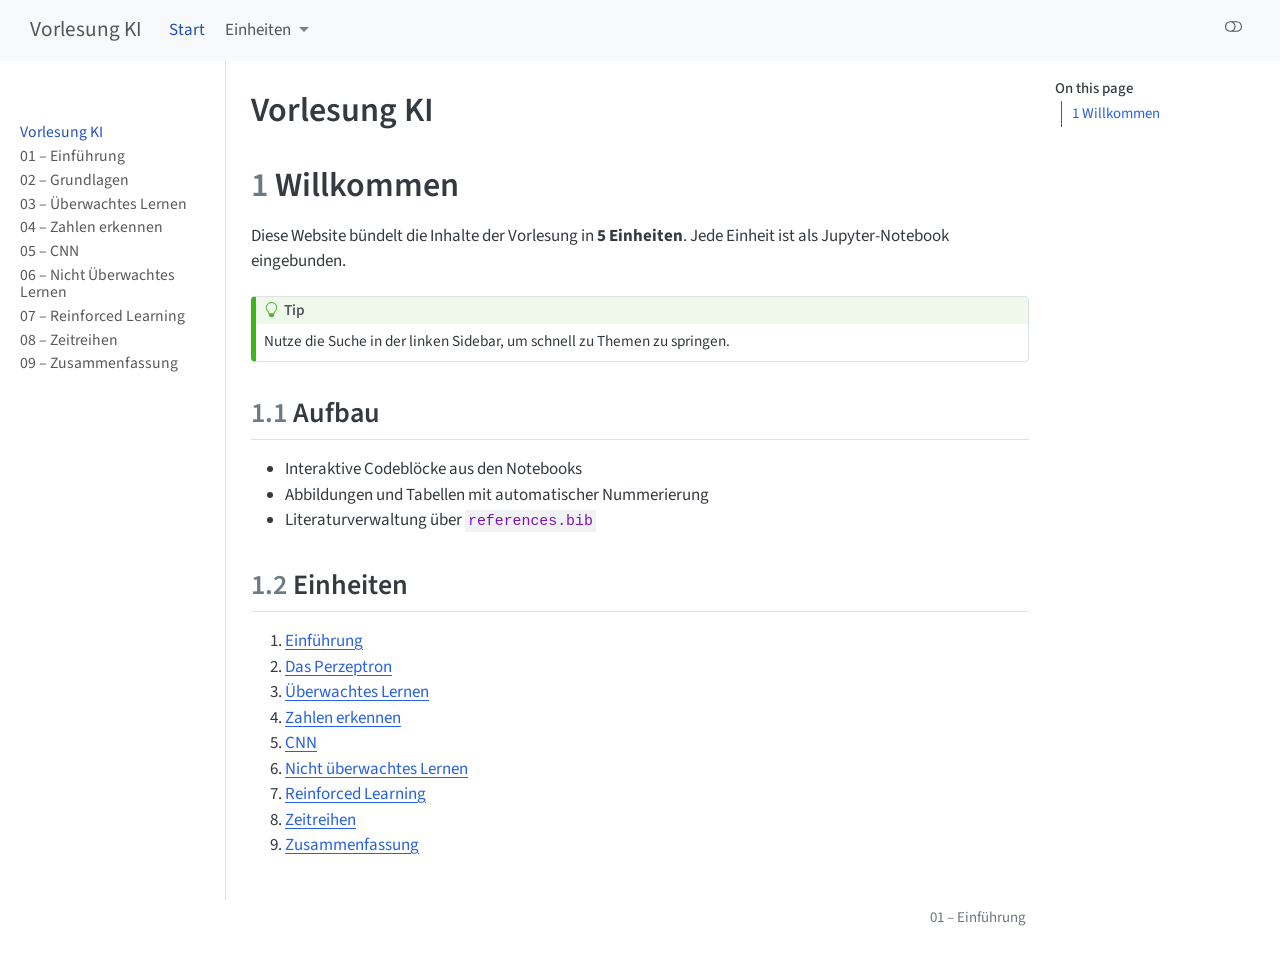
==== index.html @ 14301785 "Built site for gh-pages" ====
<!DOCTYPE html>
<html xmlns="http://www.w3.org/1999/xhtml" lang="en" xml:lang="en"><head>

<meta charset="utf-8">
<meta name="generator" content="quarto-1.8.27">

<meta name="viewport" content="width=device-width, initial-scale=1.0, user-scalable=yes">


<title>Vorlesung KI</title>
<style>
code{white-space: pre-wrap;}
span.smallcaps{font-variant: small-caps;}
div.columns{display: flex; gap: min(4vw, 1.5em);}
div.column{flex: auto; overflow-x: auto;}
div.hanging-indent{margin-left: 1.5em; text-indent: -1.5em;}
ul.task-list{list-style: none;}
ul.task-list li input[type="checkbox"] {
  width: 0.8em;
  margin: 0 0.8em 0.2em -1em; /* quarto-specific, see https://github.com/quarto-dev/quarto-cli/issues/4556 */ 
  vertical-align: middle;
}
</style>


<script src="site_libs/quarto-nav/quarto-nav.js"></script>
<script src="site_libs/clipboard/clipboard.min.js"></script>
<script src="site_libs/quarto-search/autocomplete.umd.js"></script>
<script src="site_libs/quarto-search/fuse.min.js"></script>
<script src="site_libs/quarto-search/quarto-search.js"></script>
<meta name="quarto:offset" content="./">
<link href="./notebooks/01-einleitung.html" rel="next">
<script src="site_libs/quarto-html/quarto.js" type="module"></script>
<script src="site_libs/quarto-html/tabsets/tabsets.js" type="module"></script>
<script src="site_libs/quarto-html/axe/axe-check.js" type="module"></script>
<script src="site_libs/quarto-html/popper.min.js"></script>
<script src="site_libs/quarto-html/tippy.umd.min.js"></script>
<script src="site_libs/quarto-html/anchor.min.js"></script>
<link href="site_libs/quarto-html/tippy.css" rel="stylesheet">
<link href="site_libs/quarto-html/quarto-syntax-highlighting-ed96de9b727972fe78a7b5d16c58bf87.css" rel="stylesheet" class="quarto-color-scheme" id="quarto-text-highlighting-styles">
<link href="site_libs/quarto-html/quarto-syntax-highlighting-dark-4d9afe2b8d18ee9fa5d0d57b5ed4214d.css" rel="stylesheet" class="quarto-color-scheme quarto-color-alternate" id="quarto-text-highlighting-styles">
<link href="site_libs/quarto-html/quarto-syntax-highlighting-ed96de9b727972fe78a7b5d16c58bf87.css" rel="stylesheet" class="quarto-color-scheme-extra" id="quarto-text-highlighting-styles">
<script src="site_libs/bootstrap/bootstrap.min.js"></script>
<link href="site_libs/bootstrap/bootstrap-icons.css" rel="stylesheet">
<link href="site_libs/bootstrap/bootstrap-9e05abaf0c4d7ef785fecc2ac9f6505e.min.css" rel="stylesheet" append-hash="true" class="quarto-color-scheme" id="quarto-bootstrap" data-mode="light">
<link href="site_libs/bootstrap/bootstrap-dark-27b4efb78d17f425a267faff4c303118.min.css" rel="stylesheet" append-hash="true" class="quarto-color-scheme quarto-color-alternate" id="quarto-bootstrap" data-mode="dark">
<link href="site_libs/bootstrap/bootstrap-9e05abaf0c4d7ef785fecc2ac9f6505e.min.css" rel="stylesheet" append-hash="true" class="quarto-color-scheme-extra" id="quarto-bootstrap" data-mode="light">
<script id="quarto-search-options" type="application/json">{
  "location": "navbar",
  "copy-button": false,
  "collapse-after": 3,
  "panel-placement": "end",
  "type": "overlay",
  "limit": 50,
  "keyboard-shortcut": [
    "f",
    "/",
    "s"
  ],
  "show-item-context": false,
  "language": {
    "search-no-results-text": "No results",
    "search-matching-documents-text": "matching documents",
    "search-copy-link-title": "Copy link to search",
    "search-hide-matches-text": "Hide additional matches",
    "search-more-match-text": "more match in this document",
    "search-more-matches-text": "more matches in this document",
    "search-clear-button-title": "Clear",
    "search-text-placeholder": "",
    "search-detached-cancel-button-title": "Cancel",
    "search-submit-button-title": "Submit",
    "search-label": "Search"
  }
}</script>


<link rel="stylesheet" href="assets/css/styles.scss">
</head>

<body class="nav-sidebar docked nav-fixed quarto-light"><script id="quarto-html-before-body" type="application/javascript">
    const toggleBodyColorMode = (bsSheetEl) => {
      const mode = bsSheetEl.getAttribute("data-mode");
      const bodyEl = window.document.querySelector("body");
      if (mode === "dark") {
        bodyEl.classList.add("quarto-dark");
        bodyEl.classList.remove("quarto-light");
      } else {
        bodyEl.classList.add("quarto-light");
        bodyEl.classList.remove("quarto-dark");
      }
    }
    const toggleBodyColorPrimary = () => {
      const bsSheetEl = window.document.querySelector("link#quarto-bootstrap:not([rel=disabled-stylesheet])");
      if (bsSheetEl) {
        toggleBodyColorMode(bsSheetEl);
      }
    }
    const setColorSchemeToggle = (alternate) => {
      const toggles = window.document.querySelectorAll('.quarto-color-scheme-toggle');
      for (let i=0; i < toggles.length; i++) {
        const toggle = toggles[i];
        if (toggle) {
          if (alternate) {
            toggle.classList.add("alternate");
          } else {
            toggle.classList.remove("alternate");
          }
        }
      }
    };
    const toggleColorMode = (alternate) => {
      // Switch the stylesheets
      const primaryStylesheets = window.document.querySelectorAll('link.quarto-color-scheme:not(.quarto-color-alternate)');
      const alternateStylesheets = window.document.querySelectorAll('link.quarto-color-scheme.quarto-color-alternate');
      manageTransitions('#quarto-margin-sidebar .nav-link', false);
      if (alternate) {
        // note: dark is layered on light, we don't disable primary!
        enableStylesheet(alternateStylesheets);
        for (const sheetNode of alternateStylesheets) {
          if (sheetNode.id === "quarto-bootstrap") {
            toggleBodyColorMode(sheetNode);
          }
        }
      } else {
        disableStylesheet(alternateStylesheets);
        enableStylesheet(primaryStylesheets)
        toggleBodyColorPrimary();
      }
      manageTransitions('#quarto-margin-sidebar .nav-link', true);
      // Switch the toggles
      setColorSchemeToggle(alternate)
      // Hack to workaround the fact that safari doesn't
      // properly recolor the scrollbar when toggling (#1455)
      if (navigator.userAgent.indexOf('Safari') > 0 && navigator.userAgent.indexOf('Chrome') == -1) {
        manageTransitions("body", false);
        window.scrollTo(0, 1);
        setTimeout(() => {
          window.scrollTo(0, 0);
          manageTransitions("body", true);
        }, 40);
      }
    }
    const disableStylesheet = (stylesheets) => {
      for (let i=0; i < stylesheets.length; i++) {
        const stylesheet = stylesheets[i];
        stylesheet.rel = 'disabled-stylesheet';
      }
    }
    const enableStylesheet = (stylesheets) => {
      for (let i=0; i < stylesheets.length; i++) {
        const stylesheet = stylesheets[i];
        if(stylesheet.rel !== 'stylesheet') { // for Chrome, which will still FOUC without this check
          stylesheet.rel = 'stylesheet';
        }
      }
    }
    const manageTransitions = (selector, allowTransitions) => {
      const els = window.document.querySelectorAll(selector);
      for (let i=0; i < els.length; i++) {
        const el = els[i];
        if (allowTransitions) {
          el.classList.remove('notransition');
        } else {
          el.classList.add('notransition');
        }
      }
    }
    const isFileUrl = () => {
      return window.location.protocol === 'file:';
    }
    const hasAlternateSentinel = () => {
      let styleSentinel = getColorSchemeSentinel();
      if (styleSentinel !== null) {
        return styleSentinel === "alternate";
      } else {
        return false;
      }
    }
    const setStyleSentinel = (alternate) => {
      const value = alternate ? "alternate" : "default";
      if (!isFileUrl()) {
        window.localStorage.setItem("quarto-color-scheme", value);
      } else {
        localAlternateSentinel = value;
      }
    }
    const getColorSchemeSentinel = () => {
      if (!isFileUrl()) {
        const storageValue = window.localStorage.getItem("quarto-color-scheme");
        return storageValue != null ? storageValue : localAlternateSentinel;
      } else {
        return localAlternateSentinel;
      }
    }
    const toggleGiscusIfUsed = (isAlternate, darkModeDefault) => {
      const baseTheme = document.querySelector('#giscus-base-theme')?.value ?? 'light';
      const alternateTheme = document.querySelector('#giscus-alt-theme')?.value ?? 'dark';
      let newTheme = '';
      if(authorPrefersDark) {
        newTheme = isAlternate ? baseTheme : alternateTheme;
      } else {
        newTheme = isAlternate ? alternateTheme : baseTheme;
      }
      const changeGiscusTheme = () => {
        // From: https://github.com/giscus/giscus/issues/336
        const sendMessage = (message) => {
          const iframe = document.querySelector('iframe.giscus-frame');
          if (!iframe) return;
          iframe.contentWindow.postMessage({ giscus: message }, 'https://giscus.app');
        }
        sendMessage({
          setConfig: {
            theme: newTheme
          }
        });
      }
      const isGiscussLoaded = window.document.querySelector('iframe.giscus-frame') !== null;
      if (isGiscussLoaded) {
        changeGiscusTheme();
      }
    };
    const authorPrefersDark = false;
    const darkModeDefault = authorPrefersDark;
      document.querySelector('link#quarto-text-highlighting-styles.quarto-color-scheme-extra').rel = 'disabled-stylesheet';
      document.querySelector('link#quarto-bootstrap.quarto-color-scheme-extra').rel = 'disabled-stylesheet';
    let localAlternateSentinel = darkModeDefault ? 'alternate' : 'default';
    // Dark / light mode switch
    window.quartoToggleColorScheme = () => {
      // Read the current dark / light value
      let toAlternate = !hasAlternateSentinel();
      toggleColorMode(toAlternate);
      setStyleSentinel(toAlternate);
      toggleGiscusIfUsed(toAlternate, darkModeDefault);
      window.dispatchEvent(new Event('resize'));
    };
    // Switch to dark mode if need be
    if (hasAlternateSentinel()) {
      toggleColorMode(true);
    } else {
      toggleColorMode(false);
    }
  </script>

<div id="quarto-search-results"></div>
  <header id="quarto-header" class="headroom fixed-top">
    <nav class="navbar navbar-expand-lg " data-bs-theme="dark">
      <div class="navbar-container container-fluid">
      <div class="navbar-brand-container mx-auto">
    <a class="navbar-brand" href="./index.html">
    <span class="navbar-title">Vorlesung KI</span>
    </a>
  </div>
            <div id="quarto-search" class="" title="Search"></div>
          <button class="navbar-toggler" type="button" data-bs-toggle="collapse" data-bs-target="#navbarCollapse" aria-controls="navbarCollapse" role="menu" aria-expanded="false" aria-label="Toggle navigation" onclick="if (window.quartoToggleHeadroom) { window.quartoToggleHeadroom(); }">
  <span class="navbar-toggler-icon"></span>
</button>
          <div class="collapse navbar-collapse" id="navbarCollapse">
            <ul class="navbar-nav navbar-nav-scroll me-auto">
  <li class="nav-item">
    <a class="nav-link active" href="./index.html" aria-current="page"> 
<span class="menu-text">Start</span></a>
  </li>  
  <li class="nav-item dropdown ">
    <a class="nav-link dropdown-toggle" href="#" id="nav-menu-einheiten" role="link" data-bs-toggle="dropdown" aria-expanded="false">
 <span class="menu-text">Einheiten</span>
    </a>
    <ul class="dropdown-menu" aria-labelledby="nav-menu-einheiten">    
        <li>
    <a class="dropdown-item" href="./notebooks/01-einleitung.html">
 <span class="dropdown-text">01 – Einführung</span></a>
  </li>  
        <li>
    <a class="dropdown-item" href="./notebooks/02-perzeptron.html">
 <span class="dropdown-text">02 – Grundlagen</span></a>
  </li>  
        <li>
    <a class="dropdown-item" href="./notebooks/03-ueberwachtes_lernen.html">
 <span class="dropdown-text">03 – Überwachtes Lernen</span></a>
  </li>  
        <li>
    <a class="dropdown-item" href="./notebooks/04-zahlen_erkennen.html">
 <span class="dropdown-text">04 – Zahlen erkennen</span></a>
  </li>  
        <li>
    <a class="dropdown-item" href="./notebooks/05-cnn.html">
 <span class="dropdown-text">05 – CNN</span></a>
  </li>  
        <li>
    <a class="dropdown-item" href="./notebooks/06-nicht_ueberwachtes_lernen.html">
 <span class="dropdown-text">06 – Nicht Überwachtes Lernen</span></a>
  </li>  
        <li>
    <a class="dropdown-item" href="./notebooks/07-reinforced_learning.html">
 <span class="dropdown-text">07 – Reinforced Learning</span></a>
  </li>  
        <li>
    <a class="dropdown-item" href="./notebooks/08-zeitreihen.html">
 <span class="dropdown-text">08 – Zeitreihen</span></a>
  </li>  
        <li>
    <a class="dropdown-item" href="./notebooks/09-zusammenfassung.html">
 <span class="dropdown-text">09 – Zusammenfassung</span></a>
  </li>  
    </ul>
  </li>
</ul>
          </div> <!-- /navcollapse -->
            <div class="quarto-navbar-tools">
  <a href="" class="quarto-color-scheme-toggle quarto-navigation-tool  px-1" onclick="window.quartoToggleColorScheme(); return false;" title="Toggle dark mode"><i class="bi"></i></a>
</div>
      </div> <!-- /container-fluid -->
    </nav>
  <nav class="quarto-secondary-nav">
    <div class="container-fluid d-flex">
      <button type="button" class="quarto-btn-toggle btn" data-bs-toggle="collapse" role="button" data-bs-target=".quarto-sidebar-collapse-item" aria-controls="quarto-sidebar" aria-expanded="false" aria-label="Toggle sidebar navigation" onclick="if (window.quartoToggleHeadroom) { window.quartoToggleHeadroom(); }">
        <i class="bi bi-layout-text-sidebar-reverse"></i>
      </button>
        <nav class="quarto-page-breadcrumbs" aria-label="breadcrumb"><ol class="breadcrumb"><li class="breadcrumb-item"><a href="./index.html">Vorlesung KI</a></li></ol></nav>
        <a class="flex-grow-1" role="navigation" data-bs-toggle="collapse" data-bs-target=".quarto-sidebar-collapse-item" aria-controls="quarto-sidebar" aria-expanded="false" aria-label="Toggle sidebar navigation" onclick="if (window.quartoToggleHeadroom) { window.quartoToggleHeadroom(); }">      
        </a>
      <button type="button" class="btn quarto-search-button" aria-label="Search" onclick="window.quartoOpenSearch();">
        <i class="bi bi-search"></i>
      </button>
    </div>
  </nav>
</header>
<!-- content -->
<div id="quarto-content" class="quarto-container page-columns page-rows-contents page-layout-article page-navbar">
<!-- sidebar -->
  <nav id="quarto-sidebar" class="sidebar collapse collapse-horizontal quarto-sidebar-collapse-item sidebar-navigation docked overflow-auto">
        <div class="mt-2 flex-shrink-0 align-items-center">
        <div class="sidebar-search">
        <div id="quarto-search" class="" title="Search"></div>
        </div>
        </div>
    <div class="sidebar-menu-container"> 
    <ul class="list-unstyled mt-1">
        <li class="sidebar-item">
  <div class="sidebar-item-container"> 
  <a href="./index.html" class="sidebar-item-text sidebar-link active">
 <span class="menu-text">Vorlesung KI</span></a>
  </div>
</li>
        <li class="sidebar-item">
  <div class="sidebar-item-container"> 
  <a href="./notebooks/01-einleitung.html" class="sidebar-item-text sidebar-link">
 <span class="menu-text">01 – Einführung</span></a>
  </div>
</li>
        <li class="sidebar-item">
  <div class="sidebar-item-container"> 
  <a href="./notebooks/02-perzeptron.html" class="sidebar-item-text sidebar-link">
 <span class="menu-text">02 – Grundlagen</span></a>
  </div>
</li>
        <li class="sidebar-item">
  <div class="sidebar-item-container"> 
  <a href="./notebooks/03-ueberwachtes_lernen.html" class="sidebar-item-text sidebar-link">
 <span class="menu-text">03 – Überwachtes Lernen</span></a>
  </div>
</li>
        <li class="sidebar-item">
  <div class="sidebar-item-container"> 
  <a href="./notebooks/04-zahlen_erkennen.html" class="sidebar-item-text sidebar-link">
 <span class="menu-text">04 – Zahlen erkennen</span></a>
  </div>
</li>
        <li class="sidebar-item">
  <div class="sidebar-item-container"> 
  <a href="./notebooks/05-cnn.html" class="sidebar-item-text sidebar-link">
 <span class="menu-text">05 – CNN</span></a>
  </div>
</li>
        <li class="sidebar-item">
  <div class="sidebar-item-container"> 
  <a href="./notebooks/06-nicht_ueberwachtes_lernen.html" class="sidebar-item-text sidebar-link">
 <span class="menu-text">06 – Nicht Überwachtes Lernen</span></a>
  </div>
</li>
        <li class="sidebar-item">
  <div class="sidebar-item-container"> 
  <a href="./notebooks/07-reinforced_learning.html" class="sidebar-item-text sidebar-link">
 <span class="menu-text">07 – Reinforced Learning</span></a>
  </div>
</li>
        <li class="sidebar-item">
  <div class="sidebar-item-container"> 
  <a href="./notebooks/08-zeitreihen.html" class="sidebar-item-text sidebar-link">
 <span class="menu-text">08 – Zeitreihen</span></a>
  </div>
</li>
        <li class="sidebar-item">
  <div class="sidebar-item-container"> 
  <a href="./notebooks/09-zusammenfassung.html" class="sidebar-item-text sidebar-link">
 <span class="menu-text">09 – Zusammenfassung</span></a>
  </div>
</li>
    </ul>
    </div>
</nav>
<div id="quarto-sidebar-glass" class="quarto-sidebar-collapse-item" data-bs-toggle="collapse" data-bs-target=".quarto-sidebar-collapse-item"></div>
<!-- margin-sidebar -->
    <div id="quarto-margin-sidebar" class="sidebar margin-sidebar">
        <nav id="TOC" role="doc-toc" class="toc-active">
    <h2 id="toc-title">On this page</h2>
   
  <ul>
  <li><a href="#willkommen" id="toc-willkommen" class="nav-link active" data-scroll-target="#willkommen"><span class="header-section-number">1</span> Willkommen</a>
  <ul class="collapse">
  <li><a href="#aufbau" id="toc-aufbau" class="nav-link" data-scroll-target="#aufbau"><span class="header-section-number">1.1</span> Aufbau</a></li>
  <li><a href="#einheiten" id="toc-einheiten" class="nav-link" data-scroll-target="#einheiten"><span class="header-section-number">1.2</span> Einheiten</a></li>
  </ul></li>
  </ul>
</nav>
    </div>
<!-- main -->
<main class="content" id="quarto-document-content">


<header id="title-block-header" class="quarto-title-block default">
<div class="quarto-title">
<h1 class="title">Vorlesung KI</h1>
</div>



<div class="quarto-title-meta">

    
  
    
  </div>
  


</header>


<section id="willkommen" class="level1" data-number="1">
<h1 data-number="1"><span class="header-section-number">1</span> Willkommen</h1>
<p>Diese Website bündelt die Inhalte der Vorlesung in <strong>5 Einheiten</strong>. Jede Einheit ist als Jupyter-Notebook eingebunden.</p>
<div class="callout callout-style-default callout-tip callout-titled">
<div class="callout-header d-flex align-content-center">
<div class="callout-icon-container">
<i class="callout-icon"></i>
</div>
<div class="callout-title-container flex-fill">
Tip
</div>
</div>
<div class="callout-body-container callout-body">
<p>Nutze die Suche in der linken Sidebar, um schnell zu Themen zu springen.</p>
</div>
</div>
<section id="aufbau" class="level2" data-number="1.1">
<h2 data-number="1.1" class="anchored" data-anchor-id="aufbau"><span class="header-section-number">1.1</span> Aufbau</h2>
<ul>
<li>Interaktive Codeblöcke aus den Notebooks</li>
<li>Abbildungen und Tabellen mit automatischer Nummerierung</li>
<li>Literaturverwaltung über <code>references.bib</code></li>
</ul>
</section>
<section id="einheiten" class="level2" data-number="1.2">
<h2 data-number="1.2" class="anchored" data-anchor-id="einheiten"><span class="header-section-number">1.2</span> Einheiten</h2>
<ol type="1">
<li><a href="./notebooks/01-einleitung.html">Einführung</a><br>
</li>
<li><a href="./notebooks/02-perzeptron.html">Das Perzeptron</a><br>
</li>
<li><a href="./notebooks/03-ueberwachtes_lernen.html">Überwachtes Lernen</a><br>
</li>
<li><a href="./notebooks/04-zahlen_erkennen.html">Zahlen erkennen</a><br>
</li>
<li><a href="./notebooks/05-cnn.html">CNN</a><br>
</li>
<li><a href="./notebooks/06-nicht_ueberwachtes_lernen.html">Nicht überwachtes Lernen</a></li>
<li><a href="./notebooks/07-reinforced_learning.html">Reinforced Learning</a></li>
<li><a href="./notebooks/08-zeitreihen.html">Zeitreihen</a></li>
<li><a href="./notebooks/09-zusammenfassung.html">Zusammenfassung</a></li>
</ol>


</section>
</section>

</main> <!-- /main -->
<script id="quarto-html-after-body" type="application/javascript">
  window.document.addEventListener("DOMContentLoaded", function (event) {
    // Ensure there is a toggle, if there isn't float one in the top right
    if (window.document.querySelector('.quarto-color-scheme-toggle') === null) {
      const a = window.document.createElement('a');
      a.classList.add('top-right');
      a.classList.add('quarto-color-scheme-toggle');
      a.href = "";
      a.onclick = function() { try { window.quartoToggleColorScheme(); } catch {} return false; };
      const i = window.document.createElement("i");
      i.classList.add('bi');
      a.appendChild(i);
      window.document.body.appendChild(a);
    }
    setColorSchemeToggle(hasAlternateSentinel())
    const icon = "";
    const anchorJS = new window.AnchorJS();
    anchorJS.options = {
      placement: 'right',
      icon: icon
    };
    anchorJS.add('.anchored');
    const isCodeAnnotation = (el) => {
      for (const clz of el.classList) {
        if (clz.startsWith('code-annotation-')) {                     
          return true;
        }
      }
      return false;
    }
    const onCopySuccess = function(e) {
      // button target
      const button = e.trigger;
      // don't keep focus
      button.blur();
      // flash "checked"
      button.classList.add('code-copy-button-checked');
      var currentTitle = button.getAttribute("title");
      button.setAttribute("title", "Copied!");
      let tooltip;
      if (window.bootstrap) {
        button.setAttribute("data-bs-toggle", "tooltip");
        button.setAttribute("data-bs-placement", "left");
        button.setAttribute("data-bs-title", "Copied!");
        tooltip = new bootstrap.Tooltip(button, 
          { trigger: "manual", 
            customClass: "code-copy-button-tooltip",
            offset: [0, -8]});
        tooltip.show();    
      }
      setTimeout(function() {
        if (tooltip) {
          tooltip.hide();
          button.removeAttribute("data-bs-title");
          button.removeAttribute("data-bs-toggle");
          button.removeAttribute("data-bs-placement");
        }
        button.setAttribute("title", currentTitle);
        button.classList.remove('code-copy-button-checked');
      }, 1000);
      // clear code selection
      e.clearSelection();
    }
    const getTextToCopy = function(trigger) {
      const outerScaffold = trigger.parentElement.cloneNode(true);
      const codeEl = outerScaffold.querySelector('code');
      for (const childEl of codeEl.children) {
        if (isCodeAnnotation(childEl)) {
          childEl.remove();
        }
      }
      return codeEl.innerText;
    }
    const clipboard = new window.ClipboardJS('.code-copy-button:not([data-in-quarto-modal])', {
      text: getTextToCopy
    });
    clipboard.on('success', onCopySuccess);
    if (window.document.getElementById('quarto-embedded-source-code-modal')) {
      const clipboardModal = new window.ClipboardJS('.code-copy-button[data-in-quarto-modal]', {
        text: getTextToCopy,
        container: window.document.getElementById('quarto-embedded-source-code-modal')
      });
      clipboardModal.on('success', onCopySuccess);
    }
      var localhostRegex = new RegExp(/^(?:http|https):\/\/localhost\:?[0-9]*\//);
      var mailtoRegex = new RegExp(/^mailto:/);
        var filterRegex = new RegExp('/' + window.location.host + '/');
      var isInternal = (href) => {
          return filterRegex.test(href) || localhostRegex.test(href) || mailtoRegex.test(href);
      }
      // Inspect non-navigation links and adorn them if external
     var links = window.document.querySelectorAll('a[href]:not(.nav-link):not(.navbar-brand):not(.toc-action):not(.sidebar-link):not(.sidebar-item-toggle):not(.pagination-link):not(.no-external):not([aria-hidden]):not(.dropdown-item):not(.quarto-navigation-tool):not(.about-link)');
      for (var i=0; i<links.length; i++) {
        const link = links[i];
        if (!isInternal(link.href)) {
          // undo the damage that might have been done by quarto-nav.js in the case of
          // links that we want to consider external
          if (link.dataset.originalHref !== undefined) {
            link.href = link.dataset.originalHref;
          }
        }
      }
    function tippyHover(el, contentFn, onTriggerFn, onUntriggerFn) {
      const config = {
        allowHTML: true,
        maxWidth: 500,
        delay: 100,
        arrow: false,
        appendTo: function(el) {
            return el.parentElement;
        },
        interactive: true,
        interactiveBorder: 10,
        theme: 'quarto',
        placement: 'bottom-start',
      };
      if (contentFn) {
        config.content = contentFn;
      }
      if (onTriggerFn) {
        config.onTrigger = onTriggerFn;
      }
      if (onUntriggerFn) {
        config.onUntrigger = onUntriggerFn;
      }
      window.tippy(el, config); 
    }
    const noterefs = window.document.querySelectorAll('a[role="doc-noteref"]');
    for (var i=0; i<noterefs.length; i++) {
      const ref = noterefs[i];
      tippyHover(ref, function() {
        // use id or data attribute instead here
        let href = ref.getAttribute('data-footnote-href') || ref.getAttribute('href');
        try { href = new URL(href).hash; } catch {}
        const id = href.replace(/^#\/?/, "");
        const note = window.document.getElementById(id);
        if (note) {
          return note.innerHTML;
        } else {
          return "";
        }
      });
    }
    const xrefs = window.document.querySelectorAll('a.quarto-xref');
    const processXRef = (id, note) => {
      // Strip column container classes
      const stripColumnClz = (el) => {
        el.classList.remove("page-full", "page-columns");
        if (el.children) {
          for (const child of el.children) {
            stripColumnClz(child);
          }
        }
      }
      stripColumnClz(note)
      if (id === null || id.startsWith('sec-')) {
        // Special case sections, only their first couple elements
        const container = document.createElement("div");
        if (note.children && note.children.length > 2) {
          container.appendChild(note.children[0].cloneNode(true));
          for (let i = 1; i < note.children.length; i++) {
            const child = note.children[i];
            if (child.tagName === "P" && child.innerText === "") {
              continue;
            } else {
              container.appendChild(child.cloneNode(true));
              break;
            }
          }
          if (window.Quarto?.typesetMath) {
            window.Quarto.typesetMath(container);
          }
          return container.innerHTML
        } else {
          if (window.Quarto?.typesetMath) {
            window.Quarto.typesetMath(note);
          }
          return note.innerHTML;
        }
      } else {
        // Remove any anchor links if they are present
        const anchorLink = note.querySelector('a.anchorjs-link');
        if (anchorLink) {
          anchorLink.remove();
        }
        if (window.Quarto?.typesetMath) {
          window.Quarto.typesetMath(note);
        }
        if (note.classList.contains("callout")) {
          return note.outerHTML;
        } else {
          return note.innerHTML;
        }
      }
    }
    for (var i=0; i<xrefs.length; i++) {
      const xref = xrefs[i];
      tippyHover(xref, undefined, function(instance) {
        instance.disable();
        let url = xref.getAttribute('href');
        let hash = undefined; 
        if (url.startsWith('#')) {
          hash = url;
        } else {
          try { hash = new URL(url).hash; } catch {}
        }
        if (hash) {
          const id = hash.replace(/^#\/?/, "");
          const note = window.document.getElementById(id);
          if (note !== null) {
            try {
              const html = processXRef(id, note.cloneNode(true));
              instance.setContent(html);
            } finally {
              instance.enable();
              instance.show();
            }
          } else {
            // See if we can fetch this
            fetch(url.split('#')[0])
            .then(res => res.text())
            .then(html => {
              const parser = new DOMParser();
              const htmlDoc = parser.parseFromString(html, "text/html");
              const note = htmlDoc.getElementById(id);
              if (note !== null) {
                const html = processXRef(id, note);
                instance.setContent(html);
              } 
            }).finally(() => {
              instance.enable();
              instance.show();
            });
          }
        } else {
          // See if we can fetch a full url (with no hash to target)
          // This is a special case and we should probably do some content thinning / targeting
          fetch(url)
          .then(res => res.text())
          .then(html => {
            const parser = new DOMParser();
            const htmlDoc = parser.parseFromString(html, "text/html");
            const note = htmlDoc.querySelector('main.content');
            if (note !== null) {
              // This should only happen for chapter cross references
              // (since there is no id in the URL)
              // remove the first header
              if (note.children.length > 0 && note.children[0].tagName === "HEADER") {
                note.children[0].remove();
              }
              const html = processXRef(null, note);
              instance.setContent(html);
            } 
          }).finally(() => {
            instance.enable();
            instance.show();
          });
        }
      }, function(instance) {
      });
    }
        let selectedAnnoteEl;
        const selectorForAnnotation = ( cell, annotation) => {
          let cellAttr = 'data-code-cell="' + cell + '"';
          let lineAttr = 'data-code-annotation="' +  annotation + '"';
          const selector = 'span[' + cellAttr + '][' + lineAttr + ']';
          return selector;
        }
        const selectCodeLines = (annoteEl) => {
          const doc = window.document;
          const targetCell = annoteEl.getAttribute("data-target-cell");
          const targetAnnotation = annoteEl.getAttribute("data-target-annotation");
          const annoteSpan = window.document.querySelector(selectorForAnnotation(targetCell, targetAnnotation));
          const lines = annoteSpan.getAttribute("data-code-lines").split(",");
          const lineIds = lines.map((line) => {
            return targetCell + "-" + line;
          })
          let top = null;
          let height = null;
          let parent = null;
          if (lineIds.length > 0) {
              //compute the position of the single el (top and bottom and make a div)
              const el = window.document.getElementById(lineIds[0]);
              top = el.offsetTop;
              height = el.offsetHeight;
              parent = el.parentElement.parentElement;
            if (lineIds.length > 1) {
              const lastEl = window.document.getElementById(lineIds[lineIds.length - 1]);
              const bottom = lastEl.offsetTop + lastEl.offsetHeight;
              height = bottom - top;
            }
            if (top !== null && height !== null && parent !== null) {
              // cook up a div (if necessary) and position it 
              let div = window.document.getElementById("code-annotation-line-highlight");
              if (div === null) {
                div = window.document.createElement("div");
                div.setAttribute("id", "code-annotation-line-highlight");
                div.style.position = 'absolute';
                parent.appendChild(div);
              }
              div.style.top = top - 2 + "px";
              div.style.height = height + 4 + "px";
              div.style.left = 0;
              let gutterDiv = window.document.getElementById("code-annotation-line-highlight-gutter");
              if (gutterDiv === null) {
                gutterDiv = window.document.createElement("div");
                gutterDiv.setAttribute("id", "code-annotation-line-highlight-gutter");
                gutterDiv.style.position = 'absolute';
                const codeCell = window.document.getElementById(targetCell);
                const gutter = codeCell.querySelector('.code-annotation-gutter');
                gutter.appendChild(gutterDiv);
              }
              gutterDiv.style.top = top - 2 + "px";
              gutterDiv.style.height = height + 4 + "px";
            }
            selectedAnnoteEl = annoteEl;
          }
        };
        const unselectCodeLines = () => {
          const elementsIds = ["code-annotation-line-highlight", "code-annotation-line-highlight-gutter"];
          elementsIds.forEach((elId) => {
            const div = window.document.getElementById(elId);
            if (div) {
              div.remove();
            }
          });
          selectedAnnoteEl = undefined;
        };
          // Handle positioning of the toggle
      window.addEventListener(
        "resize",
        throttle(() => {
          elRect = undefined;
          if (selectedAnnoteEl) {
            selectCodeLines(selectedAnnoteEl);
          }
        }, 10)
      );
      function throttle(fn, ms) {
      let throttle = false;
      let timer;
        return (...args) => {
          if(!throttle) { // first call gets through
              fn.apply(this, args);
              throttle = true;
          } else { // all the others get throttled
              if(timer) clearTimeout(timer); // cancel #2
              timer = setTimeout(() => {
                fn.apply(this, args);
                timer = throttle = false;
              }, ms);
          }
        };
      }
        // Attach click handler to the DT
        const annoteDls = window.document.querySelectorAll('dt[data-target-cell]');
        for (const annoteDlNode of annoteDls) {
          annoteDlNode.addEventListener('click', (event) => {
            const clickedEl = event.target;
            if (clickedEl !== selectedAnnoteEl) {
              unselectCodeLines();
              const activeEl = window.document.querySelector('dt[data-target-cell].code-annotation-active');
              if (activeEl) {
                activeEl.classList.remove('code-annotation-active');
              }
              selectCodeLines(clickedEl);
              clickedEl.classList.add('code-annotation-active');
            } else {
              // Unselect the line
              unselectCodeLines();
              clickedEl.classList.remove('code-annotation-active');
            }
          });
        }
    const findCites = (el) => {
      const parentEl = el.parentElement;
      if (parentEl) {
        const cites = parentEl.dataset.cites;
        if (cites) {
          return {
            el,
            cites: cites.split(' ')
          };
        } else {
          return findCites(el.parentElement)
        }
      } else {
        return undefined;
      }
    };
    var bibliorefs = window.document.querySelectorAll('a[role="doc-biblioref"]');
    for (var i=0; i<bibliorefs.length; i++) {
      const ref = bibliorefs[i];
      const citeInfo = findCites(ref);
      if (citeInfo) {
        tippyHover(citeInfo.el, function() {
          var popup = window.document.createElement('div');
          citeInfo.cites.forEach(function(cite) {
            var citeDiv = window.document.createElement('div');
            citeDiv.classList.add('hanging-indent');
            citeDiv.classList.add('csl-entry');
            var biblioDiv = window.document.getElementById('ref-' + cite);
            if (biblioDiv) {
              citeDiv.innerHTML = biblioDiv.innerHTML;
            }
            popup.appendChild(citeDiv);
          });
          return popup.innerHTML;
        });
      }
    }
  });
  </script>
<nav class="page-navigation">
  <div class="nav-page nav-page-previous">
  </div>
  <div class="nav-page nav-page-next">
      <a href="./notebooks/01-einleitung.html" class="pagination-link" aria-label="01 – Einführung">
        <span class="nav-page-text">01 – Einführung</span> <i class="bi bi-arrow-right-short"></i>
      </a>
  </div>
</nav>
</div> <!-- /content -->




</body></html>
---- site_libs/quarto-html/tippy.css ----
.tippy-box[data-animation=fade][data-state=hidden]{opacity:0}[data-tippy-root]{max-width:calc(100vw - 10px)}.tippy-box{position:relative;background-color:#333;color:#fff;border-radius:4px;font-size:14px;line-height:1.4;white-space:normal;outline:0;transition-property:transform,visibility,opacity}.tippy-box[data-placement^=top]>.tippy-arrow{bottom:0}.tippy-box[data-placement^=top]>.tippy-arrow:before{bottom:-7px;left:0;border-width:8px 8px 0;border-top-color:initial;transform-origin:center top}.tippy-box[data-placement^=bottom]>.tippy-arrow{top:0}.tippy-box[data-placement^=bottom]>.tippy-arrow:before{top:-7px;left:0;border-width:0 8px 8px;border-bottom-color:initial;transform-origin:center bottom}.tippy-box[data-placement^=left]>.tippy-arrow{right:0}.tippy-box[data-placement^=left]>.tippy-arrow:before{border-width:8px 0 8px 8px;border-left-color:initial;right:-7px;transform-origin:center left}.tippy-box[data-placement^=right]>.tippy-arrow{left:0}.tippy-box[data-placement^=right]>.tippy-arrow:before{left:-7px;border-width:8px 8px 8px 0;border-right-color:initial;transform-origin:center right}.tippy-box[data-inertia][data-state=visible]{transition-timing-function:cubic-bezier(.54,1.5,.38,1.11)}.tippy-arrow{width:16px;height:16px;color:#333}.tippy-arrow:before{content:"";position:absolute;border-color:transparent;border-style:solid}.tippy-content{position:relative;padding:5px 9px;z-index:1}
---- site_libs/quarto-html/quarto-syntax-highlighting-ed96de9b727972fe78a7b5d16c58bf87.css ----
/* quarto syntax highlight colors */
:root {
  --quarto-hl-ot-color: #003B4F;
  --quarto-hl-at-color: #657422;
  --quarto-hl-ss-color: #20794D;
  --quarto-hl-an-color: #5E5E5E;
  --quarto-hl-fu-color: #4758AB;
  --quarto-hl-st-color: #20794D;
  --quarto-hl-cf-color: #003B4F;
  --quarto-hl-op-color: #5E5E5E;
  --quarto-hl-er-color: #AD0000;
  --quarto-hl-bn-color: #AD0000;
  --quarto-hl-al-color: #AD0000;
  --quarto-hl-va-color: #111111;
  --quarto-hl-bu-color: inherit;
  --quarto-hl-ex-color: inherit;
  --quarto-hl-pp-color: #AD0000;
  --quarto-hl-in-color: #5E5E5E;
  --quarto-hl-vs-color: #20794D;
  --quarto-hl-wa-color: #5E5E5E;
  --quarto-hl-do-color: #5E5E5E;
  --quarto-hl-im-color: #00769E;
  --quarto-hl-ch-color: #20794D;
  --quarto-hl-dt-color: #AD0000;
  --quarto-hl-fl-color: #AD0000;
  --quarto-hl-co-color: #5E5E5E;
  --quarto-hl-cv-color: #5E5E5E;
  --quarto-hl-cn-color: #8f5902;
  --quarto-hl-sc-color: #5E5E5E;
  --quarto-hl-dv-color: #AD0000;
  --quarto-hl-kw-color: #003B4F;
}

/* other quarto variables */
:root {
  --quarto-font-monospace: SFMono-Regular, Menlo, Monaco, Consolas, "Liberation Mono", "Courier New", monospace;
}

/* syntax highlight based on Pandoc's rules */
pre > code.sourceCode > span {
  color: #003B4F;
}

code.sourceCode > span {
  color: #003B4F;
}

div.sourceCode,
div.sourceCode pre.sourceCode {
  color: #003B4F;
}

/* Normal */
code span {
  color: #003B4F;
}

/* Alert */
code span.al {
  color: #AD0000;
  font-style: inherit;
}

/* Annotation */
code span.an {
  color: #5E5E5E;
  font-style: inherit;
}

/* Attribute */
code span.at {
  color: #657422;
  font-style: inherit;
}

/* BaseN */
code span.bn {
  color: #AD0000;
  font-style: inherit;
}

/* BuiltIn */
code span.bu {
  font-style: inherit;
}

/* ControlFlow */
code span.cf {
  color: #003B4F;
  font-weight: bold;
  font-style: inherit;
}

/* Char */
code span.ch {
  color: #20794D;
  font-style: inherit;
}

/* Constant */
code span.cn {
  color: #8f5902;
  font-style: inherit;
}

/* Comment */
code span.co {
  color: #5E5E5E;
  font-style: inherit;
}

/* CommentVar */
code span.cv {
  color: #5E5E5E;
  font-style: italic;
}

/* Documentation */
code span.do {
  color: #5E5E5E;
  font-style: italic;
}

/* DataType */
code span.dt {
  color: #AD0000;
  font-style: inherit;
}

/* DecVal */
code span.dv {
  color: #AD0000;
  font-style: inherit;
}

/* Error */
code span.er {
  color: #AD0000;
  font-style: inherit;
}

/* Extension */
code span.ex {
  font-style: inherit;
}

/* Float */
code span.fl {
  color: #AD0000;
  font-style: inherit;
}

/* Function */
code span.fu {
  color: #4758AB;
  font-style: inherit;
}

/* Import */
code span.im {
  color: #00769E;
  font-style: inherit;
}

/* Information */
code span.in {
  color: #5E5E5E;
  font-style: inherit;
}

/* Keyword */
code span.kw {
  color: #003B4F;
  font-weight: bold;
  font-style: inherit;
}

/* Operator */
code span.op {
  color: #5E5E5E;
  font-style: inherit;
}

/* Other */
code span.ot {
  color: #003B4F;
  font-style: inherit;
}

/* Preprocessor */
code span.pp {
  color: #AD0000;
  font-style: inherit;
}

/* SpecialChar */
code span.sc {
  color: #5E5E5E;
  font-style: inherit;
}

/* SpecialString */
code span.ss {
  color: #20794D;
  font-style: inherit;
}

/* String */
code span.st {
  color: #20794D;
  font-style: inherit;
}

/* Variable */
code span.va {
  color: #111111;
  font-style: inherit;
}

/* VerbatimString */
code span.vs {
  color: #20794D;
  font-style: inherit;
}

/* Warning */
code span.wa {
  color: #5E5E5E;
  font-style: italic;
}

.prevent-inlining {
  content: "</";
}

/*# sourceMappingURL=0920dd6d7437995b8cdf7429764427b1.css.map */
---- site_libs/quarto-html/quarto-syntax-highlighting-dark-4d9afe2b8d18ee9fa5d0d57b5ed4214d.css ----
/* quarto syntax highlight colors */
:root {
  --quarto-hl-al-color: #f07178;
  --quarto-hl-an-color: #d4d0ab;
  --quarto-hl-at-color: #00e0e0;
  --quarto-hl-bn-color: #d4d0ab;
  --quarto-hl-bu-color: #abe338;
  --quarto-hl-ch-color: #abe338;
  --quarto-hl-co-color: #f8f8f2;
  --quarto-hl-cv-color: #ffd700;
  --quarto-hl-cn-color: #ffd700;
  --quarto-hl-cf-color: #ffa07a;
  --quarto-hl-dt-color: #ffa07a;
  --quarto-hl-dv-color: #d4d0ab;
  --quarto-hl-do-color: #f8f8f2;
  --quarto-hl-er-color: #f07178;
  --quarto-hl-ex-color: #00e0e0;
  --quarto-hl-fl-color: #d4d0ab;
  --quarto-hl-fu-color: #ffa07a;
  --quarto-hl-im-color: #abe338;
  --quarto-hl-in-color: #d4d0ab;
  --quarto-hl-kw-color: #ffa07a;
  --quarto-hl-op-color: #ffa07a;
  --quarto-hl-ot-color: #00e0e0;
  --quarto-hl-pp-color: #dcc6e0;
  --quarto-hl-re-color: #00e0e0;
  --quarto-hl-sc-color: #abe338;
  --quarto-hl-ss-color: #abe338;
  --quarto-hl-st-color: #abe338;
  --quarto-hl-va-color: #00e0e0;
  --quarto-hl-vs-color: #abe338;
  --quarto-hl-wa-color: #dcc6e0;
}

/* other quarto variables */
:root {
  --quarto-font-monospace: SFMono-Regular, Menlo, Monaco, Consolas, "Liberation Mono", "Courier New", monospace;
}

/* syntax highlight based on Pandoc's rules */
pre > code.sourceCode > span {
  color: #f8f8f2;
}

code.sourceCode > span {
  color: #f8f8f2;
}

div.sourceCode,
div.sourceCode pre.sourceCode {
  color: #f8f8f2;
}

/* Normal */
code span {
  color: #f8f8f2;
}

/* Alert */
code span.al {
  color: #f07178;
}

/* Annotation */
code span.an {
  color: #d4d0ab;
}

/* Attribute */
code span.at {
  color: #00e0e0;
}

/* BaseN */
code span.bn {
  color: #d4d0ab;
}

/* BuiltIn */
code span.bu {
  color: #abe338;
}

/* ControlFlow */
code span.cf {
  font-weight: bold;
  color: #ffa07a;
}

/* Char */
code span.ch {
  color: #abe338;
}

/* Constant */
code span.cn {
  color: #ffd700;
}

/* Comment */
code span.co {
  font-style: italic;
  color: #f8f8f2;
}

/* CommentVar */
code span.cv {
  color: #ffd700;
}

/* Documentation */
code span.do {
  color: #f8f8f2;
}

/* DataType */
code span.dt {
  color: #ffa07a;
}

/* DecVal */
code span.dv {
  color: #d4d0ab;
}

/* Error */
code span.er {
  color: #f07178;
  text-decoration: underline;
}

/* Extension */
code span.ex {
  font-weight: bold;
  color: #00e0e0;
}

/* Float */
code span.fl {
  color: #d4d0ab;
}

/* Function */
code span.fu {
  color: #ffa07a;
}

/* Import */
code span.im {
  color: #abe338;
}

/* Information */
code span.in {
  color: #d4d0ab;
}

/* Keyword */
code span.kw {
  font-weight: bold;
  color: #ffa07a;
}

/* Operator */
code span.op {
  color: #ffa07a;
}

/* Other */
code span.ot {
  color: #00e0e0;
}

/* Preprocessor */
code span.pp {
  color: #dcc6e0;
}

/* RegionMarker */
code span.re {
  background-color: #f8f8f2;
  color: #00e0e0;
}

/* SpecialChar */
code span.sc {
  color: #abe338;
}

/* SpecialString */
code span.ss {
  color: #abe338;
}

/* String */
code span.st {
  color: #abe338;
}

/* Variable */
code span.va {
  color: #00e0e0;
}

/* VerbatimString */
code span.vs {
  color: #abe338;
}

/* Warning */
code span.wa {
  color: #dcc6e0;
}

.prevent-inlining {
  content: "</";
}

/*# sourceMappingURL=86edf53ecdff796acf02dbceed379426.css.map */
---- site_libs/quarto-html/quarto-syntax-highlighting-ed96de9b727972fe78a7b5d16c58bf87.css ----
/* quarto syntax highlight colors */
:root {
  --quarto-hl-ot-color: #003B4F;
  --quarto-hl-at-color: #657422;
  --quarto-hl-ss-color: #20794D;
  --quarto-hl-an-color: #5E5E5E;
  --quarto-hl-fu-color: #4758AB;
  --quarto-hl-st-color: #20794D;
  --quarto-hl-cf-color: #003B4F;
  --quarto-hl-op-color: #5E5E5E;
  --quarto-hl-er-color: #AD0000;
  --quarto-hl-bn-color: #AD0000;
  --quarto-hl-al-color: #AD0000;
  --quarto-hl-va-color: #111111;
  --quarto-hl-bu-color: inherit;
  --quarto-hl-ex-color: inherit;
  --quarto-hl-pp-color: #AD0000;
  --quarto-hl-in-color: #5E5E5E;
  --quarto-hl-vs-color: #20794D;
  --quarto-hl-wa-color: #5E5E5E;
  --quarto-hl-do-color: #5E5E5E;
  --quarto-hl-im-color: #00769E;
  --quarto-hl-ch-color: #20794D;
  --quarto-hl-dt-color: #AD0000;
  --quarto-hl-fl-color: #AD0000;
  --quarto-hl-co-color: #5E5E5E;
  --quarto-hl-cv-color: #5E5E5E;
  --quarto-hl-cn-color: #8f5902;
  --quarto-hl-sc-color: #5E5E5E;
  --quarto-hl-dv-color: #AD0000;
  --quarto-hl-kw-color: #003B4F;
}

/* other quarto variables */
:root {
  --quarto-font-monospace: SFMono-Regular, Menlo, Monaco, Consolas, "Liberation Mono", "Courier New", monospace;
}

/* syntax highlight based on Pandoc's rules */
pre > code.sourceCode > span {
  color: #003B4F;
}

code.sourceCode > span {
  color: #003B4F;
}

div.sourceCode,
div.sourceCode pre.sourceCode {
  color: #003B4F;
}

/* Normal */
code span {
  color: #003B4F;
}

/* Alert */
code span.al {
  color: #AD0000;
  font-style: inherit;
}

/* Annotation */
code span.an {
  color: #5E5E5E;
  font-style: inherit;
}

/* Attribute */
code span.at {
  color: #657422;
  font-style: inherit;
}

/* BaseN */
code span.bn {
  color: #AD0000;
  font-style: inherit;
}

/* BuiltIn */
code span.bu {
  font-style: inherit;
}

/* ControlFlow */
code span.cf {
  color: #003B4F;
  font-weight: bold;
  font-style: inherit;
}

/* Char */
code span.ch {
  color: #20794D;
  font-style: inherit;
}

/* Constant */
code span.cn {
  color: #8f5902;
  font-style: inherit;
}

/* Comment */
code span.co {
  color: #5E5E5E;
  font-style: inherit;
}

/* CommentVar */
code span.cv {
  color: #5E5E5E;
  font-style: italic;
}

/* Documentation */
code span.do {
  color: #5E5E5E;
  font-style: italic;
}

/* DataType */
code span.dt {
  color: #AD0000;
  font-style: inherit;
}

/* DecVal */
code span.dv {
  color: #AD0000;
  font-style: inherit;
}

/* Error */
code span.er {
  color: #AD0000;
  font-style: inherit;
}

/* Extension */
code span.ex {
  font-style: inherit;
}

/* Float */
code span.fl {
  color: #AD0000;
  font-style: inherit;
}

/* Function */
code span.fu {
  color: #4758AB;
  font-style: inherit;
}

/* Import */
code span.im {
  color: #00769E;
  font-style: inherit;
}

/* Information */
code span.in {
  color: #5E5E5E;
  font-style: inherit;
}

/* Keyword */
code span.kw {
  color: #003B4F;
  font-weight: bold;
  font-style: inherit;
}

/* Operator */
code span.op {
  color: #5E5E5E;
  font-style: inherit;
}

/* Other */
code span.ot {
  color: #003B4F;
  font-style: inherit;
}

/* Preprocessor */
code span.pp {
  color: #AD0000;
  font-style: inherit;
}

/* SpecialChar */
code span.sc {
  color: #5E5E5E;
  font-style: inherit;
}

/* SpecialString */
code span.ss {
  color: #20794D;
  font-style: inherit;
}

/* String */
code span.st {
  color: #20794D;
  font-style: inherit;
}

/* Variable */
code span.va {
  color: #111111;
  font-style: inherit;
}

/* VerbatimString */
code span.vs {
  color: #20794D;
  font-style: inherit;
}

/* Warning */
code span.wa {
  color: #5E5E5E;
  font-style: italic;
}

.prevent-inlining {
  content: "</";
}

/*# sourceMappingURL=0920dd6d7437995b8cdf7429764427b1.css.map */
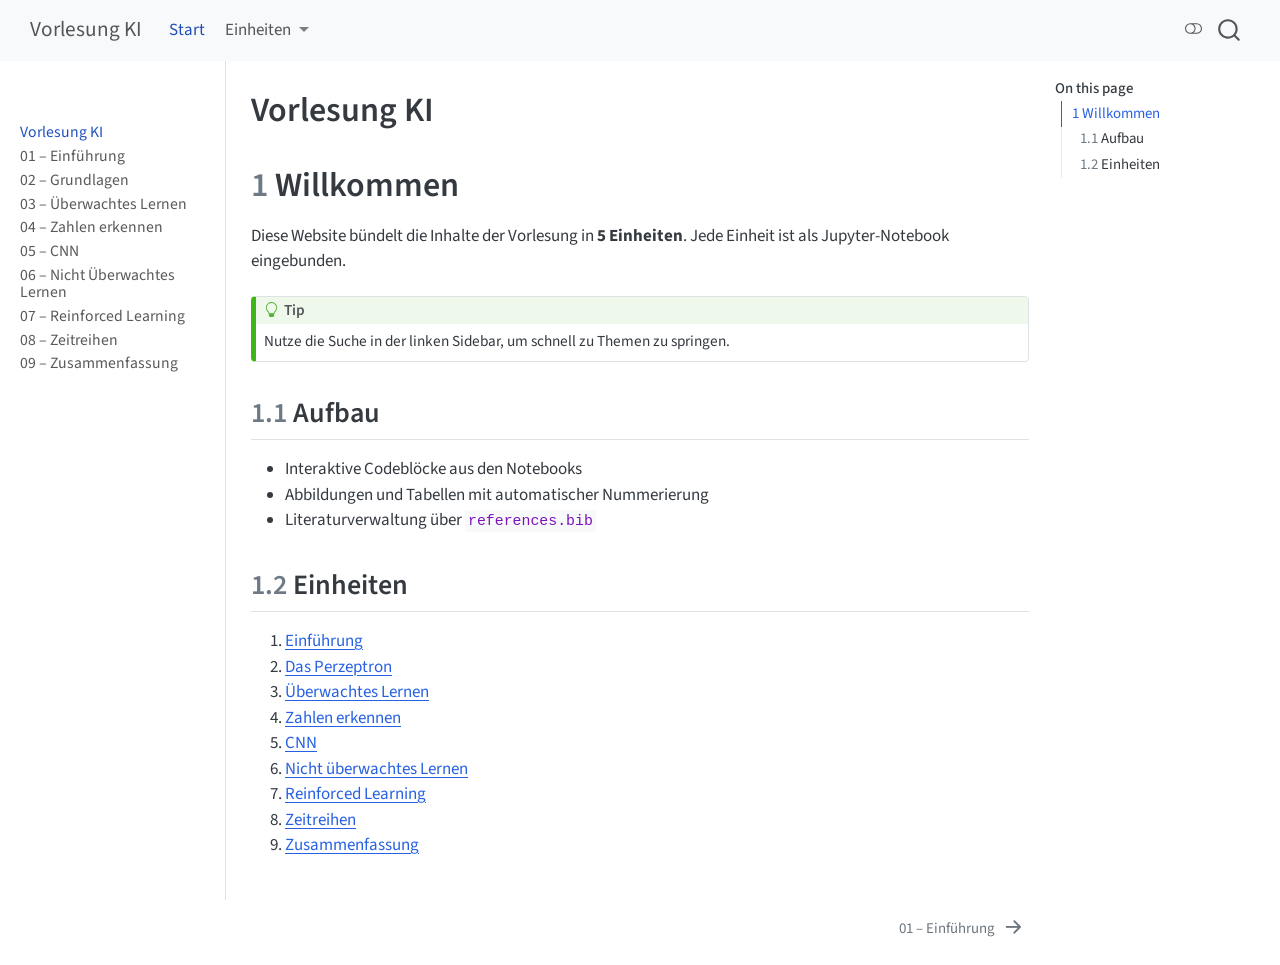
==== commit 45204fce: "Built site for gh-pages" ====
--- a/index.html
+++ b/index.html
@@ -2,7 +2,7 @@
 <html xmlns="http://www.w3.org/1999/xhtml" lang="en" xml:lang="en"><head>
 
 <meta charset="utf-8">
-<meta name="generator" content="quarto-1.8.27">
+<meta name="generator" content="quarto-1.7.34">
 
 <meta name="viewport" content="width=device-width, initial-scale=1.0, user-scalable=yes">
 
@@ -32,19 +32,18 @@
 <link href="./notebooks/01-einleitung.html" rel="next">
 <script src="site_libs/quarto-html/quarto.js" type="module"></script>
 <script src="site_libs/quarto-html/tabsets/tabsets.js" type="module"></script>
-<script src="site_libs/quarto-html/axe/axe-check.js" type="module"></script>
 <script src="site_libs/quarto-html/popper.min.js"></script>
 <script src="site_libs/quarto-html/tippy.umd.min.js"></script>
 <script src="site_libs/quarto-html/anchor.min.js"></script>
 <link href="site_libs/quarto-html/tippy.css" rel="stylesheet">
-<link href="site_libs/quarto-html/quarto-syntax-highlighting-ed96de9b727972fe78a7b5d16c58bf87.css" rel="stylesheet" class="quarto-color-scheme" id="quarto-text-highlighting-styles">
-<link href="site_libs/quarto-html/quarto-syntax-highlighting-dark-4d9afe2b8d18ee9fa5d0d57b5ed4214d.css" rel="stylesheet" class="quarto-color-scheme quarto-color-alternate" id="quarto-text-highlighting-styles">
-<link href="site_libs/quarto-html/quarto-syntax-highlighting-ed96de9b727972fe78a7b5d16c58bf87.css" rel="stylesheet" class="quarto-color-scheme-extra" id="quarto-text-highlighting-styles">
+<link href="site_libs/quarto-html/quarto-syntax-highlighting-c8ad9e5dbd60b7b70b38521ab19b7da4.css" rel="stylesheet" class="quarto-color-scheme" id="quarto-text-highlighting-styles">
+<link href="site_libs/quarto-html/quarto-syntax-highlighting-dark-befe23ebd2f54d8af2c8a89d1a1611f1.css" rel="stylesheet" class="quarto-color-scheme quarto-color-alternate" id="quarto-text-highlighting-styles">
+<link href="site_libs/quarto-html/quarto-syntax-highlighting-c8ad9e5dbd60b7b70b38521ab19b7da4.css" rel="stylesheet" class="quarto-color-scheme-extra" id="quarto-text-highlighting-styles">
 <script src="site_libs/bootstrap/bootstrap.min.js"></script>
 <link href="site_libs/bootstrap/bootstrap-icons.css" rel="stylesheet">
-<link href="site_libs/bootstrap/bootstrap-9e05abaf0c4d7ef785fecc2ac9f6505e.min.css" rel="stylesheet" append-hash="true" class="quarto-color-scheme" id="quarto-bootstrap" data-mode="light">
-<link href="site_libs/bootstrap/bootstrap-dark-27b4efb78d17f425a267faff4c303118.min.css" rel="stylesheet" append-hash="true" class="quarto-color-scheme quarto-color-alternate" id="quarto-bootstrap" data-mode="dark">
-<link href="site_libs/bootstrap/bootstrap-9e05abaf0c4d7ef785fecc2ac9f6505e.min.css" rel="stylesheet" append-hash="true" class="quarto-color-scheme-extra" id="quarto-bootstrap" data-mode="light">
+<link href="site_libs/bootstrap/bootstrap-9f8d1a3f9077d069773561c0b70d20ec.min.css" rel="stylesheet" append-hash="true" class="quarto-color-scheme" id="quarto-bootstrap" data-mode="light">
+<link href="site_libs/bootstrap/bootstrap-dark-0123dc0089691b10079e54b56e55408b.min.css" rel="stylesheet" append-hash="true" class="quarto-color-scheme quarto-color-alternate" id="quarto-bootstrap" data-mode="dark">
+<link href="site_libs/bootstrap/bootstrap-9f8d1a3f9077d069773561c0b70d20ec.min.css" rel="stylesheet" append-hash="true" class="quarto-color-scheme-extra" id="quarto-bootstrap" data-mode="light">
 <script id="quarto-search-options" type="application/json">{
   "location": "navbar",
   "copy-button": false,
@@ -548,14 +547,13 @@
       e.clearSelection();
     }
     const getTextToCopy = function(trigger) {
-      const outerScaffold = trigger.parentElement.cloneNode(true);
-      const codeEl = outerScaffold.querySelector('code');
-      for (const childEl of codeEl.children) {
-        if (isCodeAnnotation(childEl)) {
-          childEl.remove();
-        }
-      }
-      return codeEl.innerText;
+        const codeEl = trigger.previousElementSibling.cloneNode(true);
+        for (const childEl of codeEl.children) {
+          if (isCodeAnnotation(childEl)) {
+            childEl.remove();
+          }
+        }
+        return codeEl.innerText;
     }
     const clipboard = new window.ClipboardJS('.code-copy-button:not([data-in-quarto-modal])', {
       text: getTextToCopy
@@ -570,7 +568,7 @@
     }
       var localhostRegex = new RegExp(/^(?:http|https):\/\/localhost\:?[0-9]*\//);
       var mailtoRegex = new RegExp(/^mailto:/);
-        var filterRegex = new RegExp('/' + window.location.host + '/');
+        var filterRegex = new RegExp("https:\/\/ArnoldIntelligence\.github\.io\/KI-Vorlesung\/");
       var isInternal = (href) => {
           return filterRegex.test(href) || localhostRegex.test(href) || mailtoRegex.test(href);
       }
--- a/site_libs/quarto-html/quarto-syntax-highlighting-c8ad9e5dbd60b7b70b38521ab19b7da4.css
+++ b/site_libs/quarto-html/quarto-syntax-highlighting-c8ad9e5dbd60b7b70b38521ab19b7da4.css
@@ -0,0 +1,236 @@
+/* quarto syntax highlight colors */
+:root {
+  --quarto-hl-ot-color: #003B4F;
+  --quarto-hl-at-color: #657422;
+  --quarto-hl-ss-color: #20794D;
+  --quarto-hl-an-color: #5E5E5E;
+  --quarto-hl-fu-color: #4758AB;
+  --quarto-hl-st-color: #20794D;
+  --quarto-hl-cf-color: #003B4F;
+  --quarto-hl-op-color: #5E5E5E;
+  --quarto-hl-er-color: #AD0000;
+  --quarto-hl-bn-color: #AD0000;
+  --quarto-hl-al-color: #AD0000;
+  --quarto-hl-va-color: #111111;
+  --quarto-hl-bu-color: inherit;
+  --quarto-hl-ex-color: inherit;
+  --quarto-hl-pp-color: #AD0000;
+  --quarto-hl-in-color: #5E5E5E;
+  --quarto-hl-vs-color: #20794D;
+  --quarto-hl-wa-color: #5E5E5E;
+  --quarto-hl-do-color: #5E5E5E;
+  --quarto-hl-im-color: #00769E;
+  --quarto-hl-ch-color: #20794D;
+  --quarto-hl-dt-color: #AD0000;
+  --quarto-hl-fl-color: #AD0000;
+  --quarto-hl-co-color: #5E5E5E;
+  --quarto-hl-cv-color: #5E5E5E;
+  --quarto-hl-cn-color: #8f5902;
+  --quarto-hl-sc-color: #5E5E5E;
+  --quarto-hl-dv-color: #AD0000;
+  --quarto-hl-kw-color: #003B4F;
+}
+
+/* other quarto variables */
+:root {
+  --quarto-font-monospace: SFMono-Regular, Menlo, Monaco, Consolas, "Liberation Mono", "Courier New", monospace;
+}
+
+/* syntax highlight based on Pandoc's rules */
+pre > code.sourceCode > span {
+  color: #003B4F;
+}
+
+code.sourceCode > span {
+  color: #003B4F;
+}
+
+div.sourceCode,
+div.sourceCode pre.sourceCode {
+  color: #003B4F;
+}
+
+/* Normal */
+code span {
+  color: #003B4F;
+}
+
+/* Alert */
+code span.al {
+  color: #AD0000;
+  font-style: inherit;
+}
+
+/* Annotation */
+code span.an {
+  color: #5E5E5E;
+  font-style: inherit;
+}
+
+/* Attribute */
+code span.at {
+  color: #657422;
+  font-style: inherit;
+}
+
+/* BaseN */
+code span.bn {
+  color: #AD0000;
+  font-style: inherit;
+}
+
+/* BuiltIn */
+code span.bu {
+  font-style: inherit;
+}
+
+/* ControlFlow */
+code span.cf {
+  color: #003B4F;
+  font-weight: bold;
+  font-style: inherit;
+}
+
+/* Char */
+code span.ch {
+  color: #20794D;
+  font-style: inherit;
+}
+
+/* Constant */
+code span.cn {
+  color: #8f5902;
+  font-style: inherit;
+}
+
+/* Comment */
+code span.co {
+  color: #5E5E5E;
+  font-style: inherit;
+}
+
+/* CommentVar */
+code span.cv {
+  color: #5E5E5E;
+  font-style: italic;
+}
+
+/* Documentation */
+code span.do {
+  color: #5E5E5E;
+  font-style: italic;
+}
+
+/* DataType */
+code span.dt {
+  color: #AD0000;
+  font-style: inherit;
+}
+
+/* DecVal */
+code span.dv {
+  color: #AD0000;
+  font-style: inherit;
+}
+
+/* Error */
+code span.er {
+  color: #AD0000;
+  font-style: inherit;
+}
+
+/* Extension */
+code span.ex {
+  font-style: inherit;
+}
+
+/* Float */
+code span.fl {
+  color: #AD0000;
+  font-style: inherit;
+}
+
+/* Function */
+code span.fu {
+  color: #4758AB;
+  font-style: inherit;
+}
+
+/* Import */
+code span.im {
+  color: #00769E;
+  font-style: inherit;
+}
+
+/* Information */
+code span.in {
+  color: #5E5E5E;
+  font-style: inherit;
+}
+
+/* Keyword */
+code span.kw {
+  color: #003B4F;
+  font-weight: bold;
+  font-style: inherit;
+}
+
+/* Operator */
+code span.op {
+  color: #5E5E5E;
+  font-style: inherit;
+}
+
+/* Other */
+code span.ot {
+  color: #003B4F;
+  font-style: inherit;
+}
+
+/* Preprocessor */
+code span.pp {
+  color: #AD0000;
+  font-style: inherit;
+}
+
+/* SpecialChar */
+code span.sc {
+  color: #5E5E5E;
+  font-style: inherit;
+}
+
+/* SpecialString */
+code span.ss {
+  color: #20794D;
+  font-style: inherit;
+}
+
+/* String */
+code span.st {
+  color: #20794D;
+  font-style: inherit;
+}
+
+/* Variable */
+code span.va {
+  color: #111111;
+  font-style: inherit;
+}
+
+/* VerbatimString */
+code span.vs {
+  color: #20794D;
+  font-style: inherit;
+}
+
+/* Warning */
+code span.wa {
+  color: #5E5E5E;
+  font-style: italic;
+}
+
+.prevent-inlining {
+  content: "</";
+}
+
+/*# sourceMappingURL=405ffa06017179012420079c49e771b5.css.map */
--- a/site_libs/quarto-html/quarto-syntax-highlighting-dark-befe23ebd2f54d8af2c8a89d1a1611f1.css
+++ b/site_libs/quarto-html/quarto-syntax-highlighting-dark-befe23ebd2f54d8af2c8a89d1a1611f1.css
@@ -0,0 +1,219 @@
+/* quarto syntax highlight colors */
+:root {
+  --quarto-hl-al-color: #f07178;
+  --quarto-hl-an-color: #d4d0ab;
+  --quarto-hl-at-color: #00e0e0;
+  --quarto-hl-bn-color: #d4d0ab;
+  --quarto-hl-bu-color: #abe338;
+  --quarto-hl-ch-color: #abe338;
+  --quarto-hl-co-color: #f8f8f2;
+  --quarto-hl-cv-color: #ffd700;
+  --quarto-hl-cn-color: #ffd700;
+  --quarto-hl-cf-color: #ffa07a;
+  --quarto-hl-dt-color: #ffa07a;
+  --quarto-hl-dv-color: #d4d0ab;
+  --quarto-hl-do-color: #f8f8f2;
+  --quarto-hl-er-color: #f07178;
+  --quarto-hl-ex-color: #00e0e0;
+  --quarto-hl-fl-color: #d4d0ab;
+  --quarto-hl-fu-color: #ffa07a;
+  --quarto-hl-im-color: #abe338;
+  --quarto-hl-in-color: #d4d0ab;
+  --quarto-hl-kw-color: #ffa07a;
+  --quarto-hl-op-color: #ffa07a;
+  --quarto-hl-ot-color: #00e0e0;
+  --quarto-hl-pp-color: #dcc6e0;
+  --quarto-hl-re-color: #00e0e0;
+  --quarto-hl-sc-color: #abe338;
+  --quarto-hl-ss-color: #abe338;
+  --quarto-hl-st-color: #abe338;
+  --quarto-hl-va-color: #00e0e0;
+  --quarto-hl-vs-color: #abe338;
+  --quarto-hl-wa-color: #dcc6e0;
+}
+
+/* other quarto variables */
+:root {
+  --quarto-font-monospace: SFMono-Regular, Menlo, Monaco, Consolas, "Liberation Mono", "Courier New", monospace;
+}
+
+/* syntax highlight based on Pandoc's rules */
+pre > code.sourceCode > span {
+  color: #f8f8f2;
+}
+
+code.sourceCode > span {
+  color: #f8f8f2;
+}
+
+div.sourceCode,
+div.sourceCode pre.sourceCode {
+  color: #f8f8f2;
+}
+
+/* Normal */
+code span {
+  color: #f8f8f2;
+}
+
+/* Alert */
+code span.al {
+  color: #f07178;
+}
+
+/* Annotation */
+code span.an {
+  color: #d4d0ab;
+}
+
+/* Attribute */
+code span.at {
+  color: #00e0e0;
+}
+
+/* BaseN */
+code span.bn {
+  color: #d4d0ab;
+}
+
+/* BuiltIn */
+code span.bu {
+  color: #abe338;
+}
+
+/* ControlFlow */
+code span.cf {
+  font-weight: bold;
+  color: #ffa07a;
+}
+
+/* Char */
+code span.ch {
+  color: #abe338;
+}
+
+/* Constant */
+code span.cn {
+  color: #ffd700;
+}
+
+/* Comment */
+code span.co {
+  font-style: italic;
+  color: #f8f8f2;
+}
+
+/* CommentVar */
+code span.cv {
+  color: #ffd700;
+}
+
+/* Documentation */
+code span.do {
+  color: #f8f8f2;
+}
+
+/* DataType */
+code span.dt {
+  color: #ffa07a;
+}
+
+/* DecVal */
+code span.dv {
+  color: #d4d0ab;
+}
+
+/* Error */
+code span.er {
+  color: #f07178;
+  text-decoration: underline;
+}
+
+/* Extension */
+code span.ex {
+  font-weight: bold;
+  color: #00e0e0;
+}
+
+/* Float */
+code span.fl {
+  color: #d4d0ab;
+}
+
+/* Function */
+code span.fu {
+  color: #ffa07a;
+}
+
+/* Import */
+code span.im {
+  color: #abe338;
+}
+
+/* Information */
+code span.in {
+  color: #d4d0ab;
+}
+
+/* Keyword */
+code span.kw {
+  font-weight: bold;
+  color: #ffa07a;
+}
+
+/* Operator */
+code span.op {
+  color: #ffa07a;
+}
+
+/* Other */
+code span.ot {
+  color: #00e0e0;
+}
+
+/* Preprocessor */
+code span.pp {
+  color: #dcc6e0;
+}
+
+/* RegionMarker */
+code span.re {
+  background-color: #f8f8f2;
+  color: #00e0e0;
+}
+
+/* SpecialChar */
+code span.sc {
+  color: #abe338;
+}
+
+/* SpecialString */
+code span.ss {
+  color: #abe338;
+}
+
+/* String */
+code span.st {
+  color: #abe338;
+}
+
+/* Variable */
+code span.va {
+  color: #00e0e0;
+}
+
+/* VerbatimString */
+code span.vs {
+  color: #abe338;
+}
+
+/* Warning */
+code span.wa {
+  color: #dcc6e0;
+}
+
+.prevent-inlining {
+  content: "</";
+}
+
+/*# sourceMappingURL=237138eac573633834fecf06dae85922.css.map */
--- a/site_libs/quarto-html/quarto-syntax-highlighting-c8ad9e5dbd60b7b70b38521ab19b7da4.css
+++ b/site_libs/quarto-html/quarto-syntax-highlighting-c8ad9e5dbd60b7b70b38521ab19b7da4.css
@@ -0,0 +1,236 @@
+/* quarto syntax highlight colors */
+:root {
+  --quarto-hl-ot-color: #003B4F;
+  --quarto-hl-at-color: #657422;
+  --quarto-hl-ss-color: #20794D;
+  --quarto-hl-an-color: #5E5E5E;
+  --quarto-hl-fu-color: #4758AB;
+  --quarto-hl-st-color: #20794D;
+  --quarto-hl-cf-color: #003B4F;
+  --quarto-hl-op-color: #5E5E5E;
+  --quarto-hl-er-color: #AD0000;
+  --quarto-hl-bn-color: #AD0000;
+  --quarto-hl-al-color: #AD0000;
+  --quarto-hl-va-color: #111111;
+  --quarto-hl-bu-color: inherit;
+  --quarto-hl-ex-color: inherit;
+  --quarto-hl-pp-color: #AD0000;
+  --quarto-hl-in-color: #5E5E5E;
+  --quarto-hl-vs-color: #20794D;
+  --quarto-hl-wa-color: #5E5E5E;
+  --quarto-hl-do-color: #5E5E5E;
+  --quarto-hl-im-color: #00769E;
+  --quarto-hl-ch-color: #20794D;
+  --quarto-hl-dt-color: #AD0000;
+  --quarto-hl-fl-color: #AD0000;
+  --quarto-hl-co-color: #5E5E5E;
+  --quarto-hl-cv-color: #5E5E5E;
+  --quarto-hl-cn-color: #8f5902;
+  --quarto-hl-sc-color: #5E5E5E;
+  --quarto-hl-dv-color: #AD0000;
+  --quarto-hl-kw-color: #003B4F;
+}
+
+/* other quarto variables */
+:root {
+  --quarto-font-monospace: SFMono-Regular, Menlo, Monaco, Consolas, "Liberation Mono", "Courier New", monospace;
+}
+
+/* syntax highlight based on Pandoc's rules */
+pre > code.sourceCode > span {
+  color: #003B4F;
+}
+
+code.sourceCode > span {
+  color: #003B4F;
+}
+
+div.sourceCode,
+div.sourceCode pre.sourceCode {
+  color: #003B4F;
+}
+
+/* Normal */
+code span {
+  color: #003B4F;
+}
+
+/* Alert */
+code span.al {
+  color: #AD0000;
+  font-style: inherit;
+}
+
+/* Annotation */
+code span.an {
+  color: #5E5E5E;
+  font-style: inherit;
+}
+
+/* Attribute */
+code span.at {
+  color: #657422;
+  font-style: inherit;
+}
+
+/* BaseN */
+code span.bn {
+  color: #AD0000;
+  font-style: inherit;
+}
+
+/* BuiltIn */
+code span.bu {
+  font-style: inherit;
+}
+
+/* ControlFlow */
+code span.cf {
+  color: #003B4F;
+  font-weight: bold;
+  font-style: inherit;
+}
+
+/* Char */
+code span.ch {
+  color: #20794D;
+  font-style: inherit;
+}
+
+/* Constant */
+code span.cn {
+  color: #8f5902;
+  font-style: inherit;
+}
+
+/* Comment */
+code span.co {
+  color: #5E5E5E;
+  font-style: inherit;
+}
+
+/* CommentVar */
+code span.cv {
+  color: #5E5E5E;
+  font-style: italic;
+}
+
+/* Documentation */
+code span.do {
+  color: #5E5E5E;
+  font-style: italic;
+}
+
+/* DataType */
+code span.dt {
+  color: #AD0000;
+  font-style: inherit;
+}
+
+/* DecVal */
+code span.dv {
+  color: #AD0000;
+  font-style: inherit;
+}
+
+/* Error */
+code span.er {
+  color: #AD0000;
+  font-style: inherit;
+}
+
+/* Extension */
+code span.ex {
+  font-style: inherit;
+}
+
+/* Float */
+code span.fl {
+  color: #AD0000;
+  font-style: inherit;
+}
+
+/* Function */
+code span.fu {
+  color: #4758AB;
+  font-style: inherit;
+}
+
+/* Import */
+code span.im {
+  color: #00769E;
+  font-style: inherit;
+}
+
+/* Information */
+code span.in {
+  color: #5E5E5E;
+  font-style: inherit;
+}
+
+/* Keyword */
+code span.kw {
+  color: #003B4F;
+  font-weight: bold;
+  font-style: inherit;
+}
+
+/* Operator */
+code span.op {
+  color: #5E5E5E;
+  font-style: inherit;
+}
+
+/* Other */
+code span.ot {
+  color: #003B4F;
+  font-style: inherit;
+}
+
+/* Preprocessor */
+code span.pp {
+  color: #AD0000;
+  font-style: inherit;
+}
+
+/* SpecialChar */
+code span.sc {
+  color: #5E5E5E;
+  font-style: inherit;
+}
+
+/* SpecialString */
+code span.ss {
+  color: #20794D;
+  font-style: inherit;
+}
+
+/* String */
+code span.st {
+  color: #20794D;
+  font-style: inherit;
+}
+
+/* Variable */
+code span.va {
+  color: #111111;
+  font-style: inherit;
+}
+
+/* VerbatimString */
+code span.vs {
+  color: #20794D;
+  font-style: inherit;
+}
+
+/* Warning */
+code span.wa {
+  color: #5E5E5E;
+  font-style: italic;
+}
+
+.prevent-inlining {
+  content: "</";
+}
+
+/*# sourceMappingURL=405ffa06017179012420079c49e771b5.css.map */
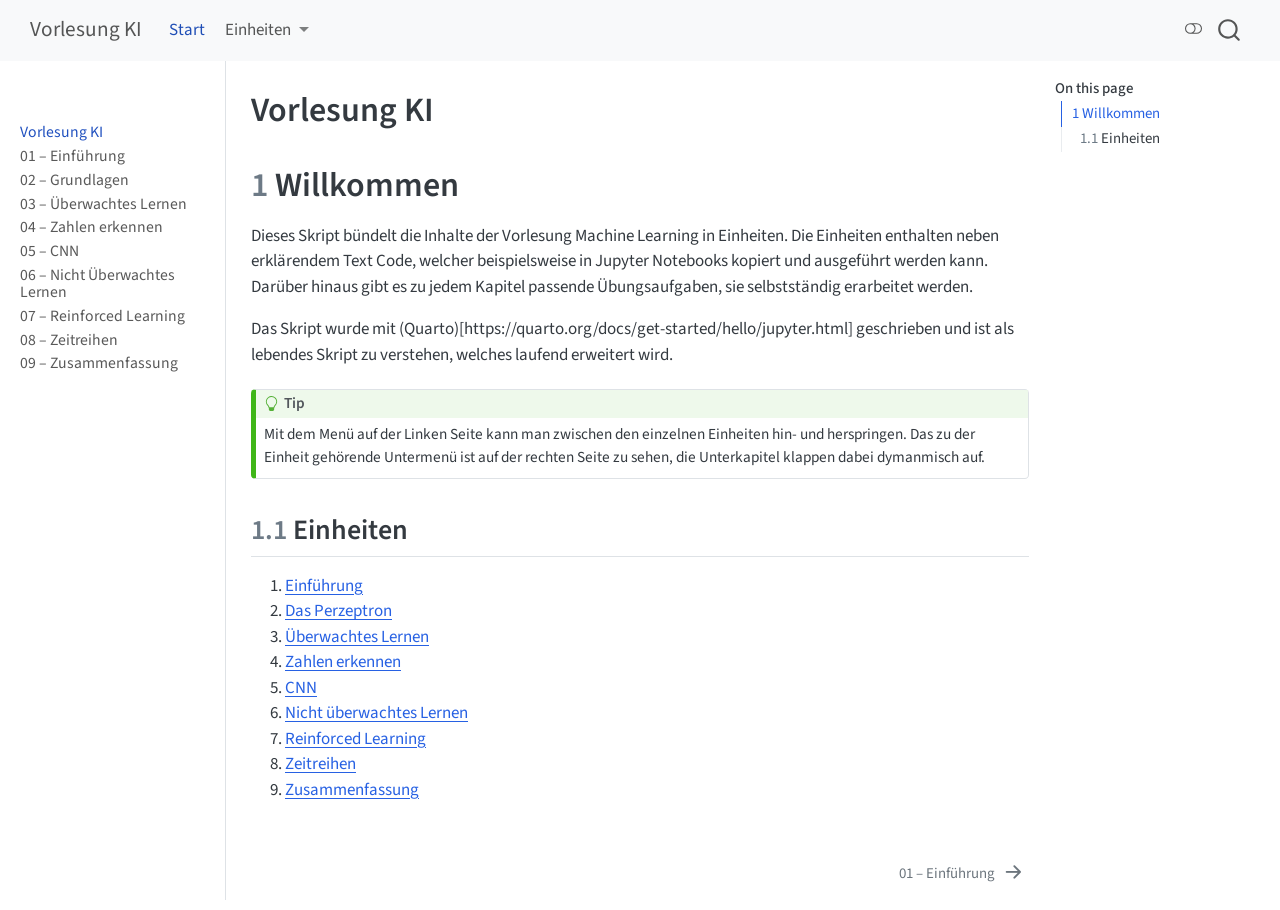
==== commit 08253127: "Built site for gh-pages" ====
--- a/index.html
+++ b/index.html
@@ -41,9 +41,9 @@
 <link href="site_libs/quarto-html/quarto-syntax-highlighting-c8ad9e5dbd60b7b70b38521ab19b7da4.css" rel="stylesheet" class="quarto-color-scheme-extra" id="quarto-text-highlighting-styles">
 <script src="site_libs/bootstrap/bootstrap.min.js"></script>
 <link href="site_libs/bootstrap/bootstrap-icons.css" rel="stylesheet">
-<link href="site_libs/bootstrap/bootstrap-9f8d1a3f9077d069773561c0b70d20ec.min.css" rel="stylesheet" append-hash="true" class="quarto-color-scheme" id="quarto-bootstrap" data-mode="light">
-<link href="site_libs/bootstrap/bootstrap-dark-0123dc0089691b10079e54b56e55408b.min.css" rel="stylesheet" append-hash="true" class="quarto-color-scheme quarto-color-alternate" id="quarto-bootstrap" data-mode="dark">
-<link href="site_libs/bootstrap/bootstrap-9f8d1a3f9077d069773561c0b70d20ec.min.css" rel="stylesheet" append-hash="true" class="quarto-color-scheme-extra" id="quarto-bootstrap" data-mode="light">
+<link href="site_libs/bootstrap/bootstrap-78fa640e79d772ca0bd7bd9df61d7542.min.css" rel="stylesheet" append-hash="true" class="quarto-color-scheme" id="quarto-bootstrap" data-mode="light">
+<link href="site_libs/bootstrap/bootstrap-dark-115a06e8fc95ffa4a951630fcd86f702.min.css" rel="stylesheet" append-hash="true" class="quarto-color-scheme quarto-color-alternate" id="quarto-bootstrap" data-mode="dark">
+<link href="site_libs/bootstrap/bootstrap-78fa640e79d772ca0bd7bd9df61d7542.min.css" rel="stylesheet" append-hash="true" class="quarto-color-scheme-extra" id="quarto-bootstrap" data-mode="light">
 <script id="quarto-search-options" type="application/json">{
   "location": "navbar",
   "copy-button": false,
@@ -406,8 +406,7 @@
   <ul>
   <li><a href="#willkommen" id="toc-willkommen" class="nav-link active" data-scroll-target="#willkommen"><span class="header-section-number">1</span> Willkommen</a>
   <ul class="collapse">
-  <li><a href="#aufbau" id="toc-aufbau" class="nav-link" data-scroll-target="#aufbau"><span class="header-section-number">1.1</span> Aufbau</a></li>
-  <li><a href="#einheiten" id="toc-einheiten" class="nav-link" data-scroll-target="#einheiten"><span class="header-section-number">1.2</span> Einheiten</a></li>
+  <li><a href="#einheiten" id="toc-einheiten" class="nav-link" data-scroll-target="#einheiten"><span class="header-section-number">1.1</span> Einheiten</a></li>
   </ul></li>
   </ul>
 </nav>
@@ -437,7 +436,8 @@
 
 <section id="willkommen" class="level1" data-number="1">
 <h1 data-number="1"><span class="header-section-number">1</span> Willkommen</h1>
-<p>Diese Website bündelt die Inhalte der Vorlesung in <strong>5 Einheiten</strong>. Jede Einheit ist als Jupyter-Notebook eingebunden.</p>
+<p>Dieses Skript bündelt die Inhalte der Vorlesung Machine Learning in Einheiten. Die Einheiten enthalten neben erklärendem Text Code, welcher beispielsweise in Jupyter Notebooks kopiert und ausgeführt werden kann. Darüber hinaus gibt es zu jedem Kapitel passende Übungsaufgaben, sie selbstständig erarbeitet werden.</p>
+<p>Das Skript wurde mit (Quarto)[https://quarto.org/docs/get-started/hello/jupyter.html] geschrieben und ist als lebendes Skript zu verstehen, welches laufend erweitert wird.</p>
 <div class="callout callout-style-default callout-tip callout-titled">
 <div class="callout-header d-flex align-content-center">
 <div class="callout-icon-container">
@@ -448,19 +448,11 @@
 </div>
 </div>
 <div class="callout-body-container callout-body">
-<p>Nutze die Suche in der linken Sidebar, um schnell zu Themen zu springen.</p>
+<p>Mit dem Menü auf der Linken Seite kann man zwischen den einzelnen Einheiten hin- und herspringen. Das zu der Einheit gehörende Untermenü ist auf der rechten Seite zu sehen, die Unterkapitel klappen dabei dymanmisch auf.</p>
 </div>
 </div>
-<section id="aufbau" class="level2" data-number="1.1">
-<h2 data-number="1.1" class="anchored" data-anchor-id="aufbau"><span class="header-section-number">1.1</span> Aufbau</h2>
-<ul>
-<li>Interaktive Codeblöcke aus den Notebooks</li>
-<li>Abbildungen und Tabellen mit automatischer Nummerierung</li>
-<li>Literaturverwaltung über <code>references.bib</code></li>
-</ul>
-</section>
-<section id="einheiten" class="level2" data-number="1.2">
-<h2 data-number="1.2" class="anchored" data-anchor-id="einheiten"><span class="header-section-number">1.2</span> Einheiten</h2>
+<section id="einheiten" class="level2" data-number="1.1">
+<h2 data-number="1.1" class="anchored" data-anchor-id="einheiten"><span class="header-section-number">1.1</span> Einheiten</h2>
 <ol type="1">
 <li><a href="./notebooks/01-einleitung.html">Einführung</a><br>
 </li>
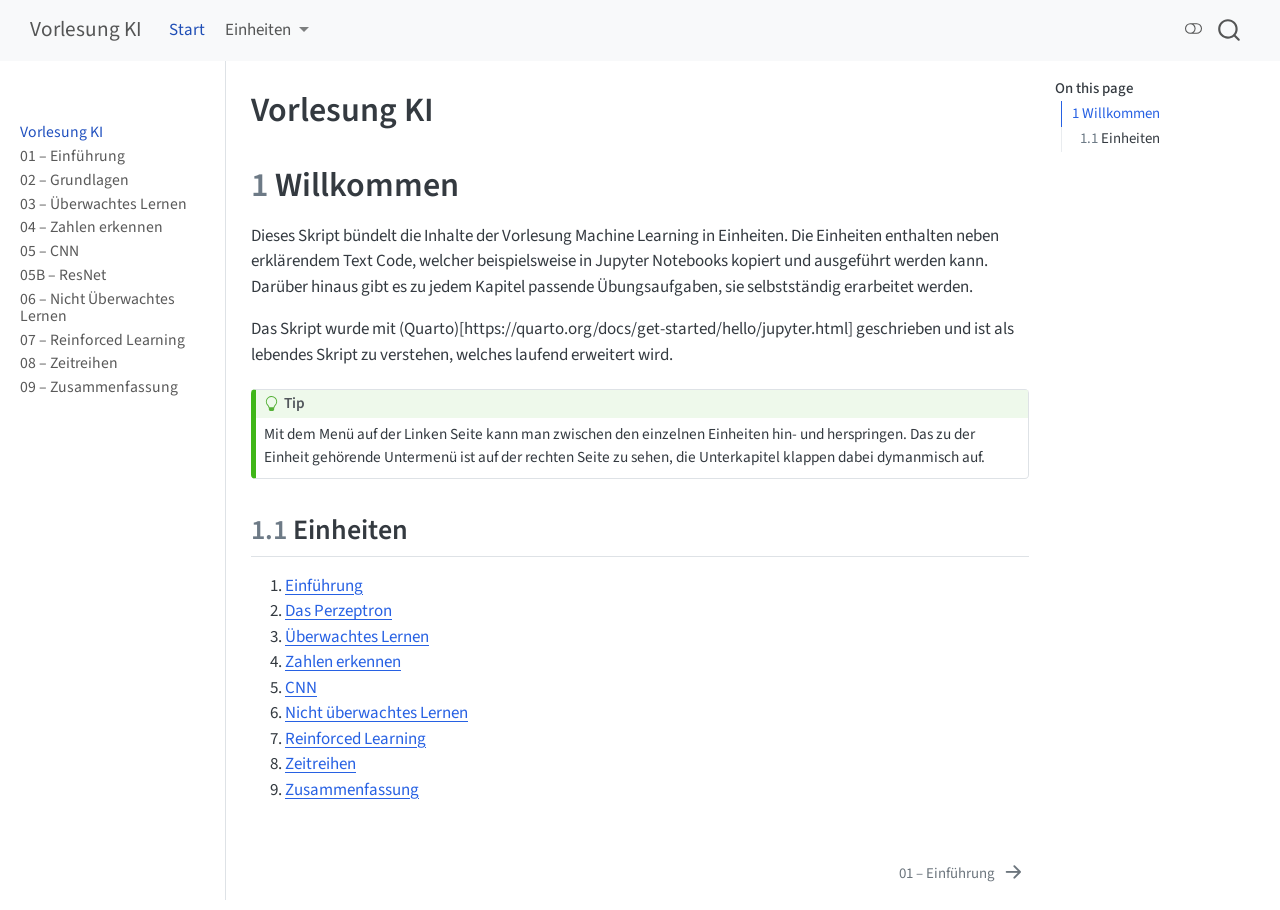
==== commit 2ed2b43b: "Built site for gh-pages" ====
--- a/index.html
+++ b/index.html
@@ -285,6 +285,10 @@
  <span class="dropdown-text">05 – CNN</span></a>
   </li>  
         <li>
+    <a class="dropdown-item" href="./notebooks/05B-resnet.html">
+ <span class="dropdown-text">05B – ResNet</span></a>
+  </li>  
+        <li>
     <a class="dropdown-item" href="./notebooks/06-nicht_ueberwachtes_lernen.html">
  <span class="dropdown-text">06 – Nicht Überwachtes Lernen</span></a>
   </li>  
@@ -368,6 +372,12 @@
   <div class="sidebar-item-container"> 
   <a href="./notebooks/05-cnn.html" class="sidebar-item-text sidebar-link">
  <span class="menu-text">05 – CNN</span></a>
+  </div>
+</li>
+        <li class="sidebar-item">
+  <div class="sidebar-item-container"> 
+  <a href="./notebooks/05B-resnet.html" class="sidebar-item-text sidebar-link">
+ <span class="menu-text">05B – ResNet</span></a>
   </div>
 </li>
         <li class="sidebar-item">
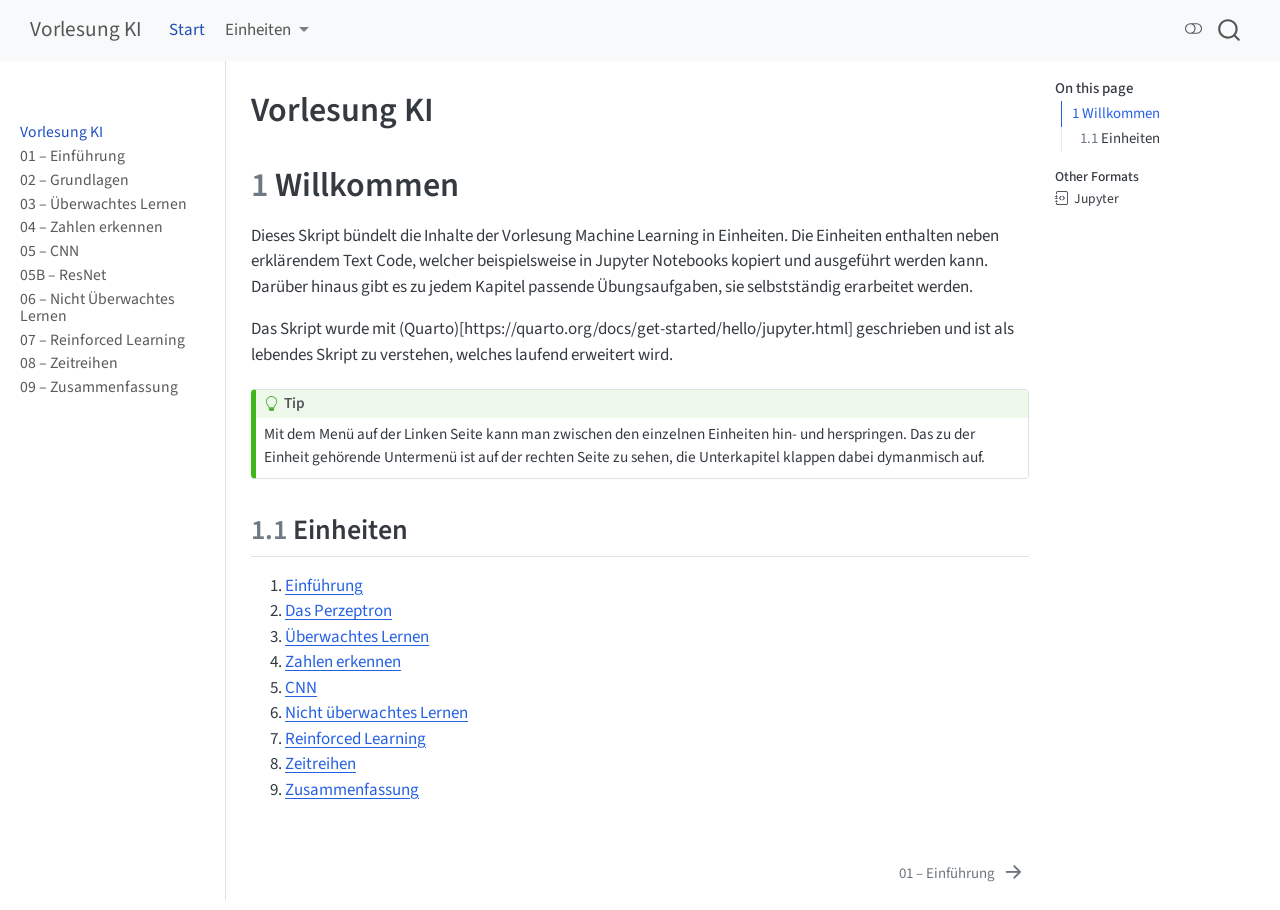
==== commit 2767ce66: "Built site for gh-pages" ====
--- a/index.html
+++ b/index.html
@@ -41,9 +41,9 @@
 <link href="site_libs/quarto-html/quarto-syntax-highlighting-c8ad9e5dbd60b7b70b38521ab19b7da4.css" rel="stylesheet" class="quarto-color-scheme-extra" id="quarto-text-highlighting-styles">
 <script src="site_libs/bootstrap/bootstrap.min.js"></script>
 <link href="site_libs/bootstrap/bootstrap-icons.css" rel="stylesheet">
-<link href="site_libs/bootstrap/bootstrap-78fa640e79d772ca0bd7bd9df61d7542.min.css" rel="stylesheet" append-hash="true" class="quarto-color-scheme" id="quarto-bootstrap" data-mode="light">
-<link href="site_libs/bootstrap/bootstrap-dark-115a06e8fc95ffa4a951630fcd86f702.min.css" rel="stylesheet" append-hash="true" class="quarto-color-scheme quarto-color-alternate" id="quarto-bootstrap" data-mode="dark">
-<link href="site_libs/bootstrap/bootstrap-78fa640e79d772ca0bd7bd9df61d7542.min.css" rel="stylesheet" append-hash="true" class="quarto-color-scheme-extra" id="quarto-bootstrap" data-mode="light">
+<link href="site_libs/bootstrap/bootstrap-1aa49f01253f36e968d0d742ea1053f7.min.css" rel="stylesheet" append-hash="true" class="quarto-color-scheme" id="quarto-bootstrap" data-mode="light">
+<link href="site_libs/bootstrap/bootstrap-dark-d3e56b19467126f3f31cc70e9f4f5c33.min.css" rel="stylesheet" append-hash="true" class="quarto-color-scheme quarto-color-alternate" id="quarto-bootstrap" data-mode="dark">
+<link href="site_libs/bootstrap/bootstrap-1aa49f01253f36e968d0d742ea1053f7.min.css" rel="stylesheet" append-hash="true" class="quarto-color-scheme-extra" id="quarto-bootstrap" data-mode="light">
 <script id="quarto-search-options" type="application/json">{
   "location": "navbar",
   "copy-button": false,
@@ -419,7 +419,7 @@
   <li><a href="#einheiten" id="toc-einheiten" class="nav-link" data-scroll-target="#einheiten"><span class="header-section-number">1.1</span> Einheiten</a></li>
   </ul></li>
   </ul>
-</nav>
+<div class="quarto-alternate-formats"><h2>Other Formats</h2><ul><li><a href="index.ipynb" download="index.ipynb"><i class="bi bi-journal-code"></i>Jupyter</a></li></ul></div></nav>
     </div>
 <!-- main -->
 <main class="content" id="quarto-document-content">
